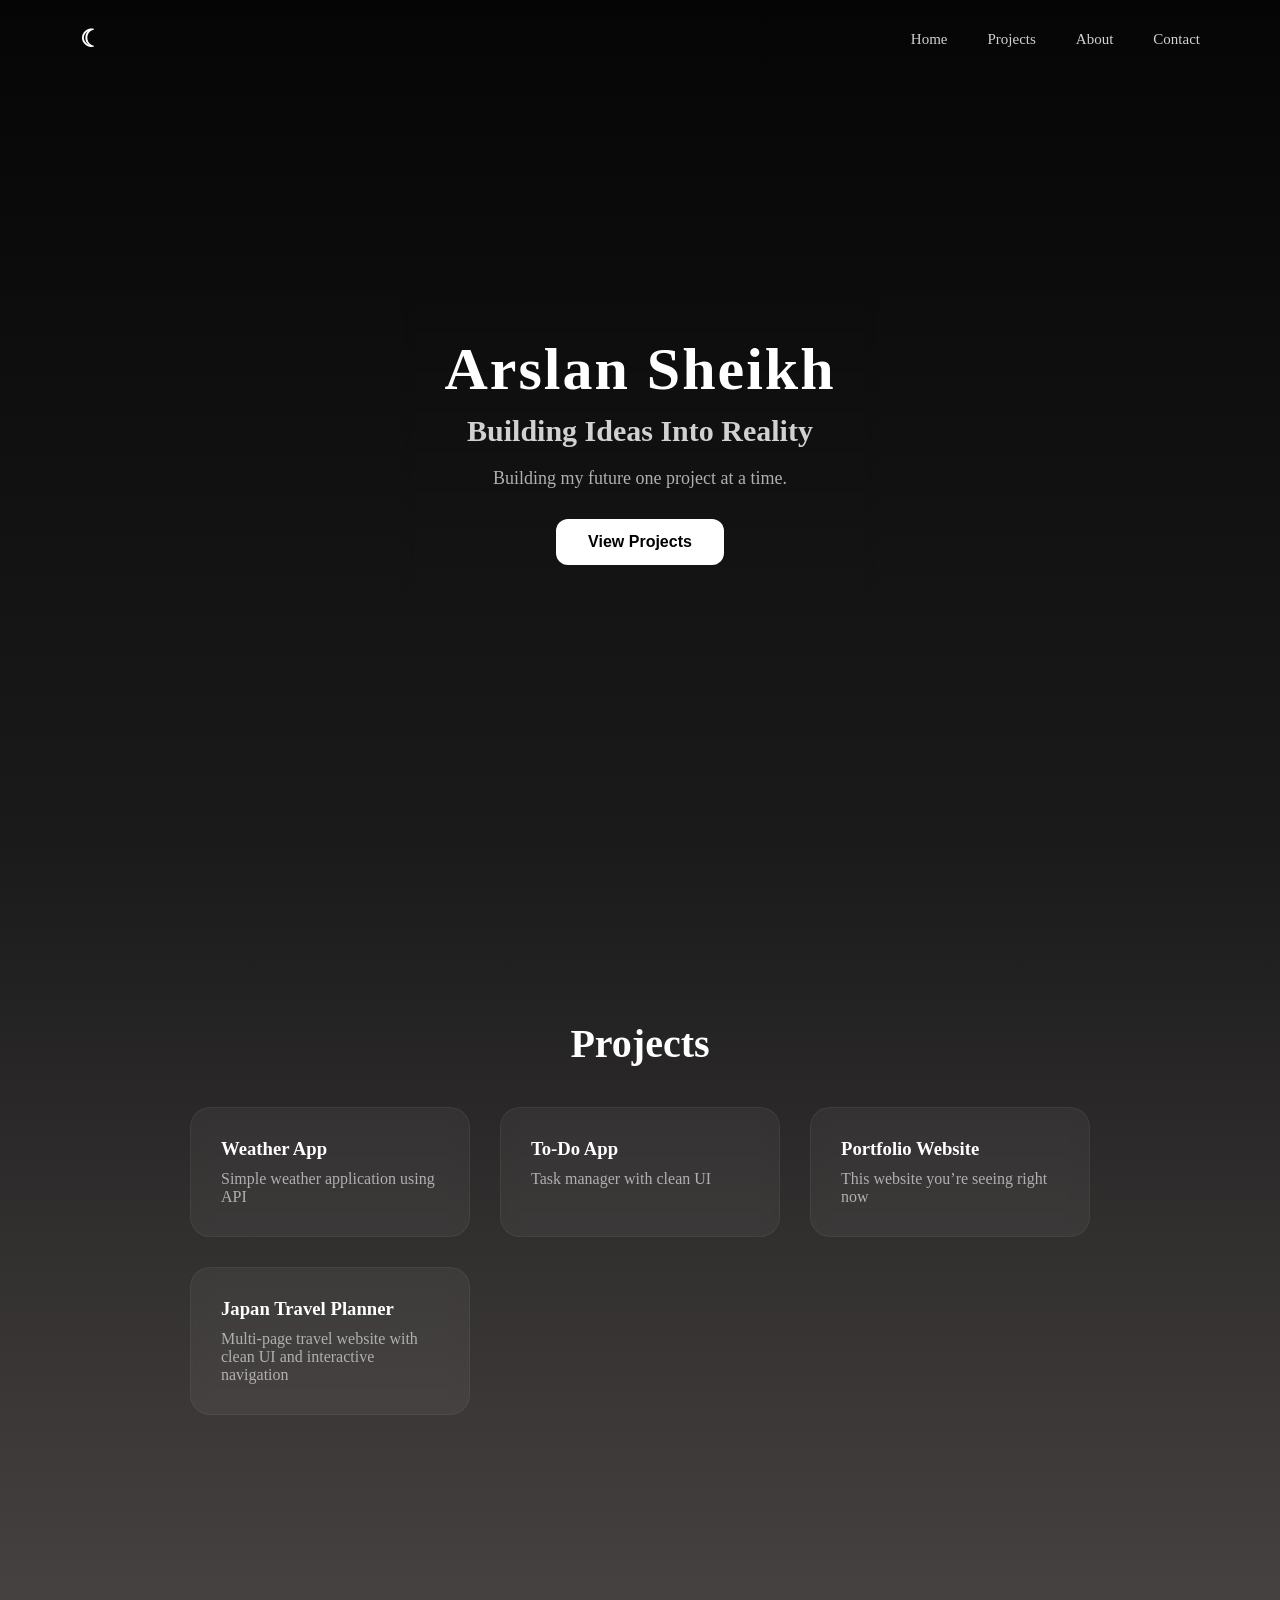
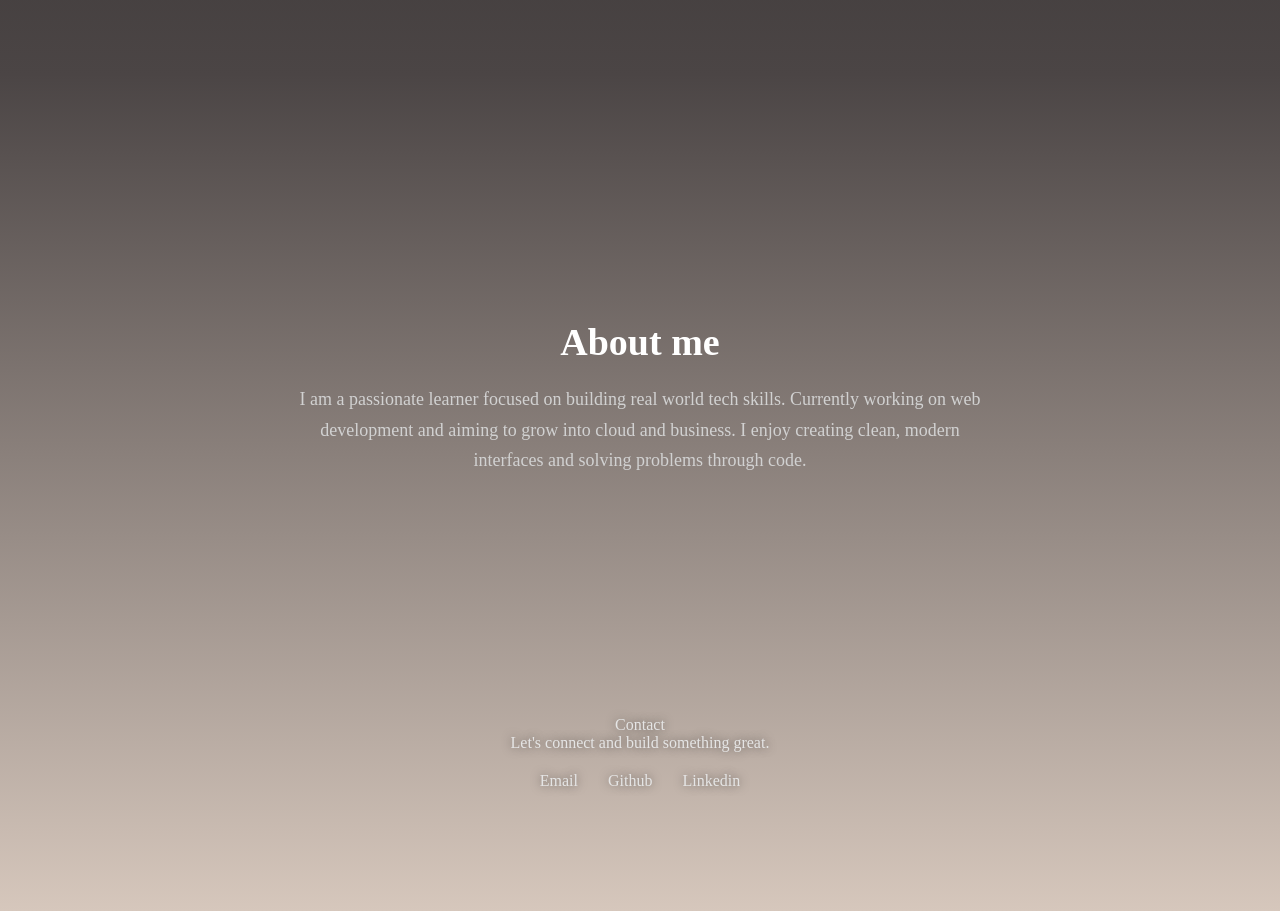
==== index.html @ 5394a9ea "Add files via upload" ====
<!DOCTYPE html>
<html lang="en">
<head>
    <meta charset="UTF-8">
    <meta name="viewport" content="width=device-width, initial-scale=1.0">
    <title>Arslan Portfolio</title>

    <link rel="stylesheet" 
    href="style.css">
    <link rel="preconnect" href="https://fonts.googleapis.com">
<link rel="preconnect" href="https://fonts.gstatic.com" crossorigin>
<link href="https://fonts.googleapis.com/css2?family=Poppins:wght@300;400;500;600;700&display=swap" rel="stylesheet">
<link rel="stylesheet" href="https://cdnjs.cloudfare.com/ajax/libs/font-awesome/6.5.1/css/all.min.css"
/>
</head>

<body>
    <nav>

    <h3 class="logo">☾</h3>

    <ul>
        <li><a href="#">Home</a></li>
        <li><a href="#projects">Projects</a></li>
        <li><a href="#about">About</a></li>
        <li><a href="#contact">Contact</a></li>
    </ul>

</nav>


    <section class="hero">
    


        <div class="content">
            <h1>Arslan Sheikh</h1>

            <h2>Building Ideas Into Reality</h2>

            <p>
                Building my future one project at a time.
            </p>

            <button onclick="document.getElementById('projects').scrollIntoView()">View Projects</button>
        </div>

    </section>

    <section id="projects" class="projects">

    <h2>Projects</h2>

    <div class="project-container">

        <div class="project-card">
            <h3>Weather App</h3>
            <p>Simple weather application using API</p>
        </div>

        <div class="project-card">
            <h3>To-Do App</h3>
            <p>Task manager with clean UI</p>
        </div>

        <div class="project-card">
            <h3>Portfolio Website</h3>
            <p>This website you’re seeing right now</p>
        </div>

        <a href="../japan-planner/japan.html"
        target="_blank" class="project-card">
    <h3>Japan Travel Planner</h3>
     <p>Multi-page travel website with clean UI and interactive navigation</p>
    </a>

    </div>

</section>

<section id="about" class="about">
    <h2>About me</h2>
    <p>
        I am a passionate learner focused on building real world tech skills.
        Currently working on web development and aiming to grow into cloud and business.
           I enjoy creating clean, modern interfaces and solving problems through code. 
           </p>
    </section>

<section id="contact" class="contact"
<h2>Contact</h2>

<p> Let's connect and build something great.</p>

    <div class="contact-links">
        <a href="https://mail.google.com/mail/?view=cm&fs=1&to=arslansheikhog@gmail.com" target="_blank">Email</a>
        <a href="#">Github</a>
        <a href="#">Linkedin</a>
    </div>
</section>
</body>
</html>
---- style.css ----
*{
    margin: 0;
    padding: 0;
    box-sizing: border-box;
}

body{
    background:
    linear-gradient(
        to bottom,
        #050505,
        #1a1a1a,
        #4b4545,
        #d6c7bc
    );
    color: white;
    font-family:"Times New Roman", Times, serif;
    overflow-x: hidden;
    scroll-behavior: smooth;
}
nav{
    width: 100%;

    padding: 25px 80px;

    display: flex;

    justify-content: space-between;

    align-items: center;

    position: absolute;

    top: 0;
}

.logo{
    color: white;

    font-size: 24px;

    letter-spacing: 3px;
}

nav ul{
    display: flex;

    gap: 40px;

    list-style: none;
}

nav a{
    color: #d1d1d1;

    text-decoration: none;

    font-size: 15px;

    transition: 0.3s;

    position: relative;
}

nav a:hover{
    color: white;
}

nav a::after{
    content: "";

    position: absolute;

    left: 0;

    bottom: -5px;

    width: 0%;

    height: 1px;

    background: white;

    transition: 0.3s;
}

nav a:hover::after{
    width: 100%;
}


.hero{
    height: 100vh;
    display: flex;
    justify-content: center;
    align-items: center;
    text-align: center;
    padding: 20px;
}

.content{
    padding: 40px;
    backdrop-filter: blur(5px);
    animation: fadeUp 1.2s ease;
}

.content h1{
    font-size: 60px;
    margin-bottom: 10px;
    font-weight: 700;
    letter-spacing: 2px;
}

.content h2{
    font-size: 30px;
    color: #d1d1d1;
    margin-bottom: 20px;
}

.content p{
    font-size: 18px;
    color: #b0b0b0;
    margin-bottom: 30px;
}

button{
    padding: 14px 32px;
    border: none;
    background: white;
    color: black;
    font-size: 16px;
    border-radius: 12px;
    cursor: pointer;
    transition: 0.3s;
    font-weight: 600;
}

button:hover{
    transform: translateY(-3px);
    background: #f1f1f1;
    box-shadow: 0 10px 25px
    rgba(255,255, 255, 0.15);
}

@keyframes fadeUp{
    from{
        opacity: 0;
        transform: translateY(30px);
    }
    to{
        opacity: 1;
        transform: translateY(0);
    }
}

.projects{
    padding: 120px 80px;
    min-height: 100vh;

}

.projects h2{
    font-size: 40px;
    margin-bottom: 40px;
    color: white;
    text-align: center;
}

.project-container{
    display: grid;
    grid-template-columns: repeat(auto-fit, minmax(250px, 1fr));
    gap: 30px;

    max-width: 900px;
    margin: auto;
}

.project-card{
    padding: 30px;
    border-radius: 20px;
    background: rgba(255,255, 255, 0.05);
    backdrop-filter: blur(8px);
    border: 1px solid rgba(255,255, 255, 0.05);
    transition: 0.3s;
}

.project-card:hover{
    transform: translateY(-8px);
    box-shadow: 0 10px 30px rgba(0,0,0,0.4),
    0 0 20px rgba(255,255, 255, 0.05);
}

.project-card h3{
    margin-bottom: 10px;
}

.project-card p{
    color: #b0b0b0;
}

.about{
    padding: 120px 80px;
    text-align: center;
}

.about h2{
    font-size: 38px;
    margin-bottom: 20px;
    font-weight: 580;
}

.about p{
    max-width: 700px;
    margin: auto;
    color: #d1d1d1;  /*brighter*/
    line-height: 1.7;
    font-size: 18px;
    text-shadow: 0 0 10px rgba(255,255, 255, 0.05);
}

.contact{
    padding: 120px 80px;
    text-align: center;

     color: #e5e5e5;
     text-shadow: 0 0 10px rgba(0,0,0,0.5);
     transition: 0.3s;

}

.contact-links{
    margin-top: 20px;
    display: flex;
    justify-content: center;
    gap: 30px;
}

.contact-links a{
    text-decoration: none;
    border-bottom: 1px solid transparent;
    transition: 0.3s;

    color: inherit;
}

.contact-links a:hover{
    border-bottom: 1px solid white;
    color: black;
    transform: translateY(-2px);
}

.contact:hover{
    color: #ffffff;
    text-shadow: 0 0 14px rgba(0,0,0,0.7);
}

.project-card{
    color: white;
    text-decoration: none;
}

.project-card:visited{
    color: white;
}
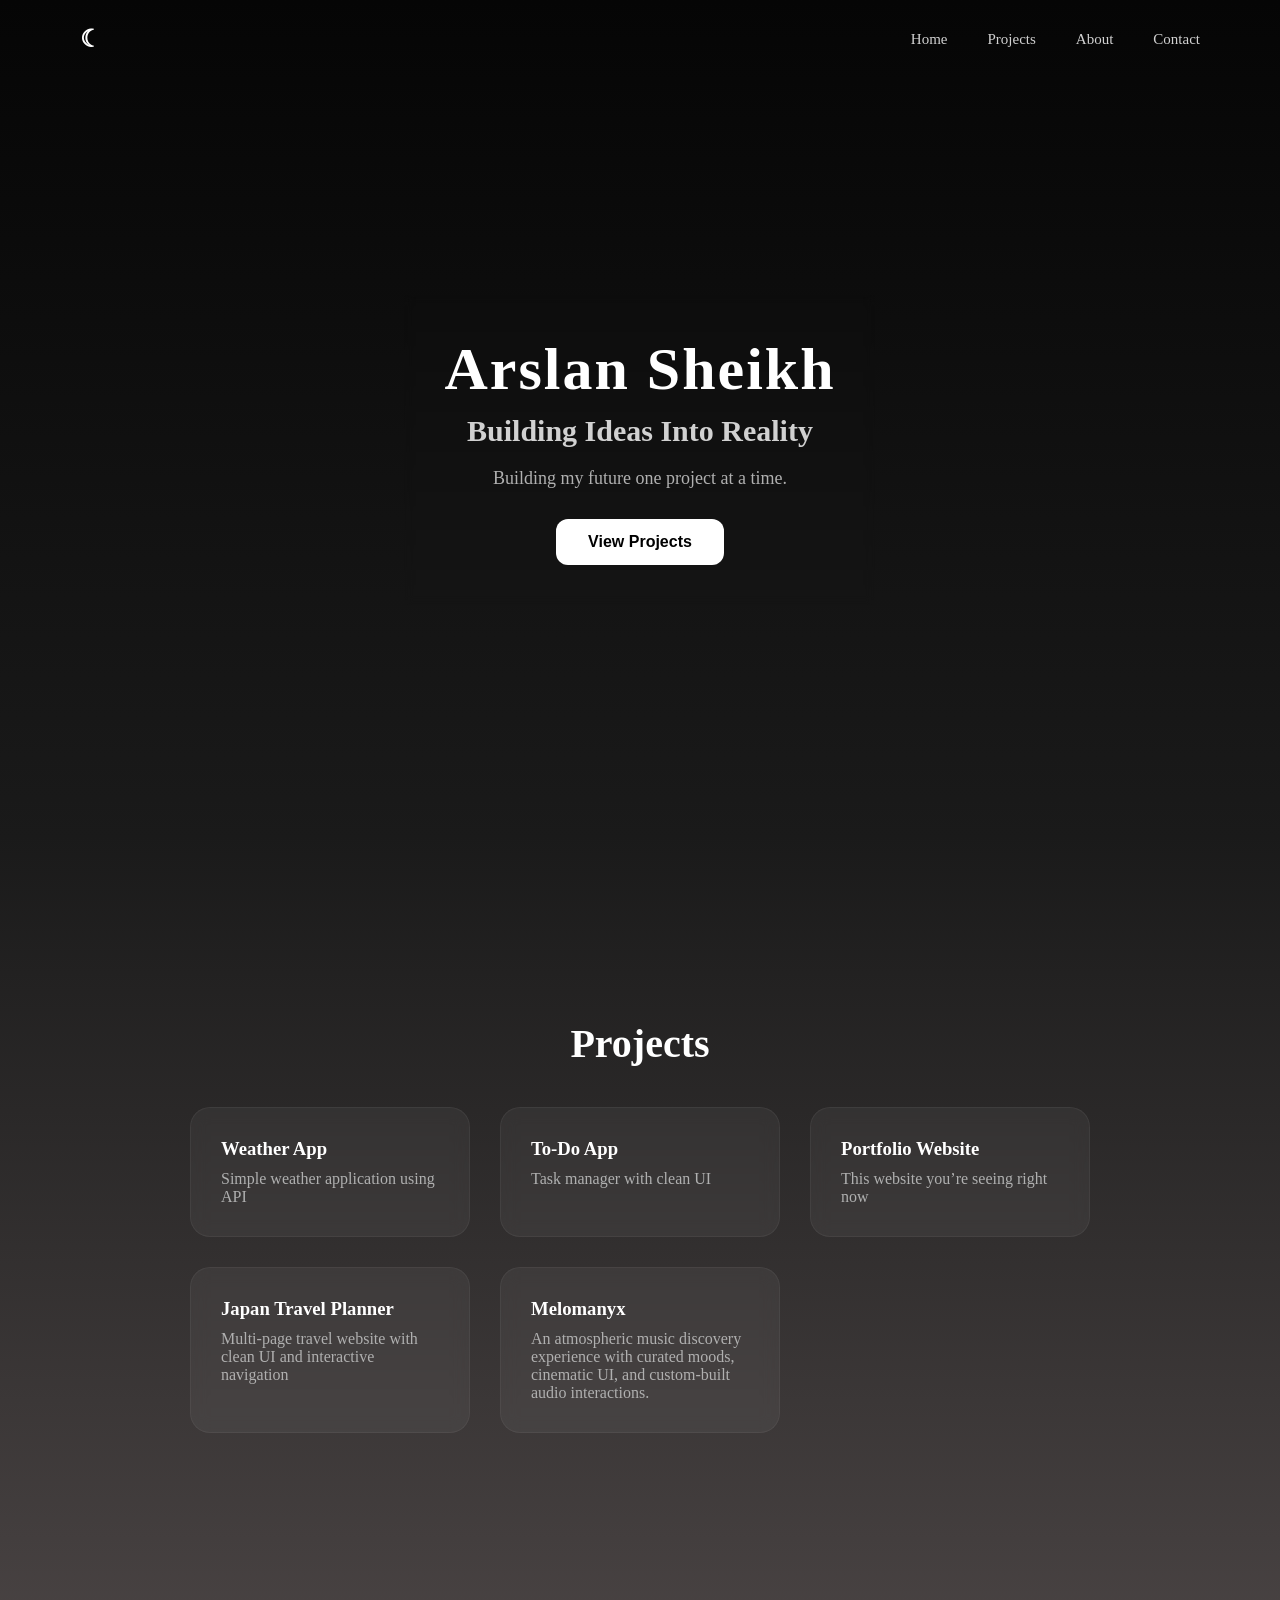
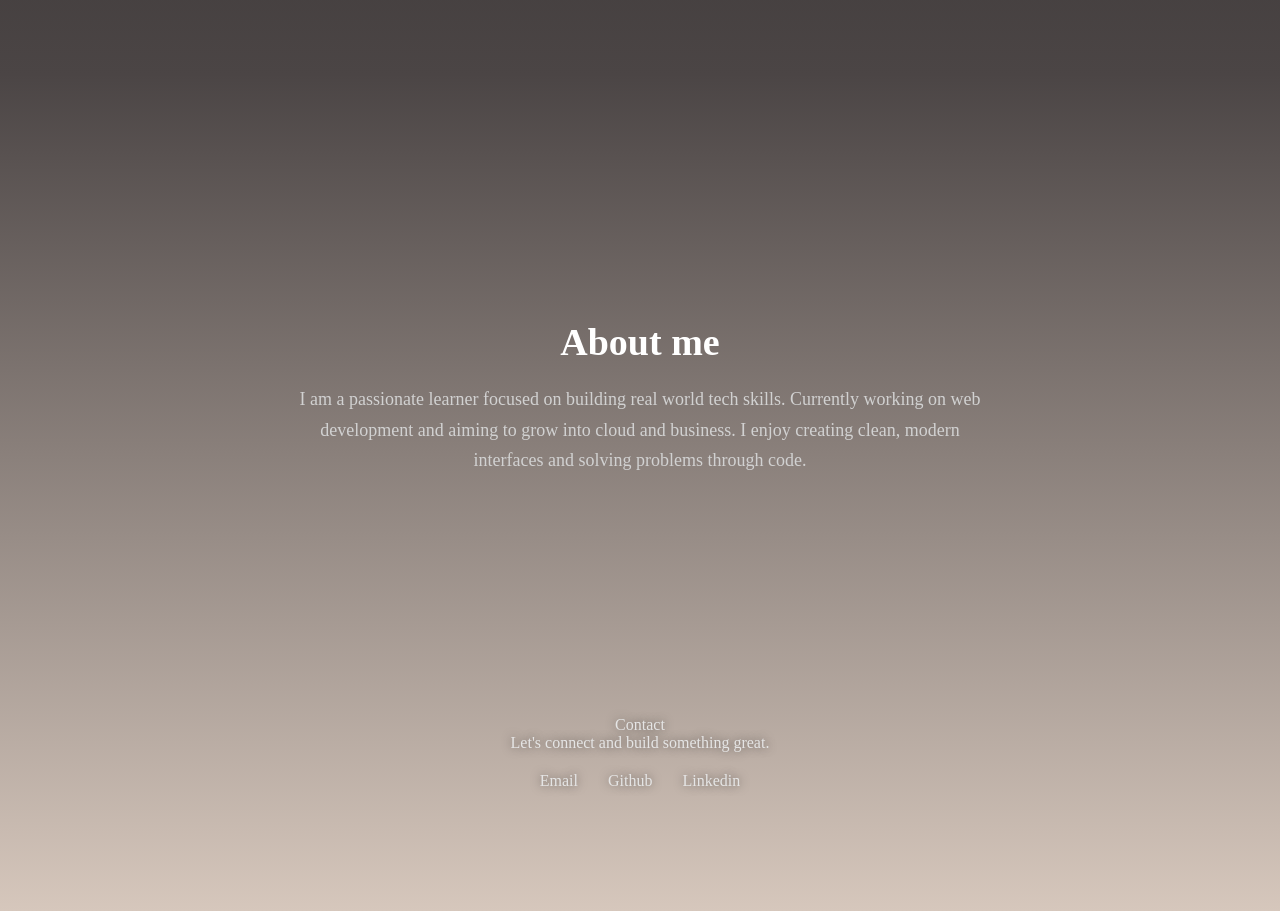
==== commit 8977097f: "Update index.html" ====
--- a/index.html
+++ b/index.html
@@ -68,13 +68,21 @@
             <p>This website you’re seeing right now</p>
         </div>
 
-        <a href="../japan-planner/japan.html"
+        <a href="./japan-planner/japan.html"
         target="_blank" class="project-card">
     <h3>Japan Travel Planner</h3>
      <p>Multi-page travel website with clean UI and interactive navigation</p>
     </a>
 
+        <a href="https://melomanyx.vercel.app"
+            target="_blank" class="project-card">
+            <h3>Melomanyx</h3>
+            <p> An atmospheric music discovery experience with curated moods, cinematic UI, and custom-built audio interactions.</p>
+        </a>
+
     </div>
+
+    
 
 </section>
 
@@ -99,4 +107,4 @@
     </div>
 </section>
 </body>
-</html>+</html>
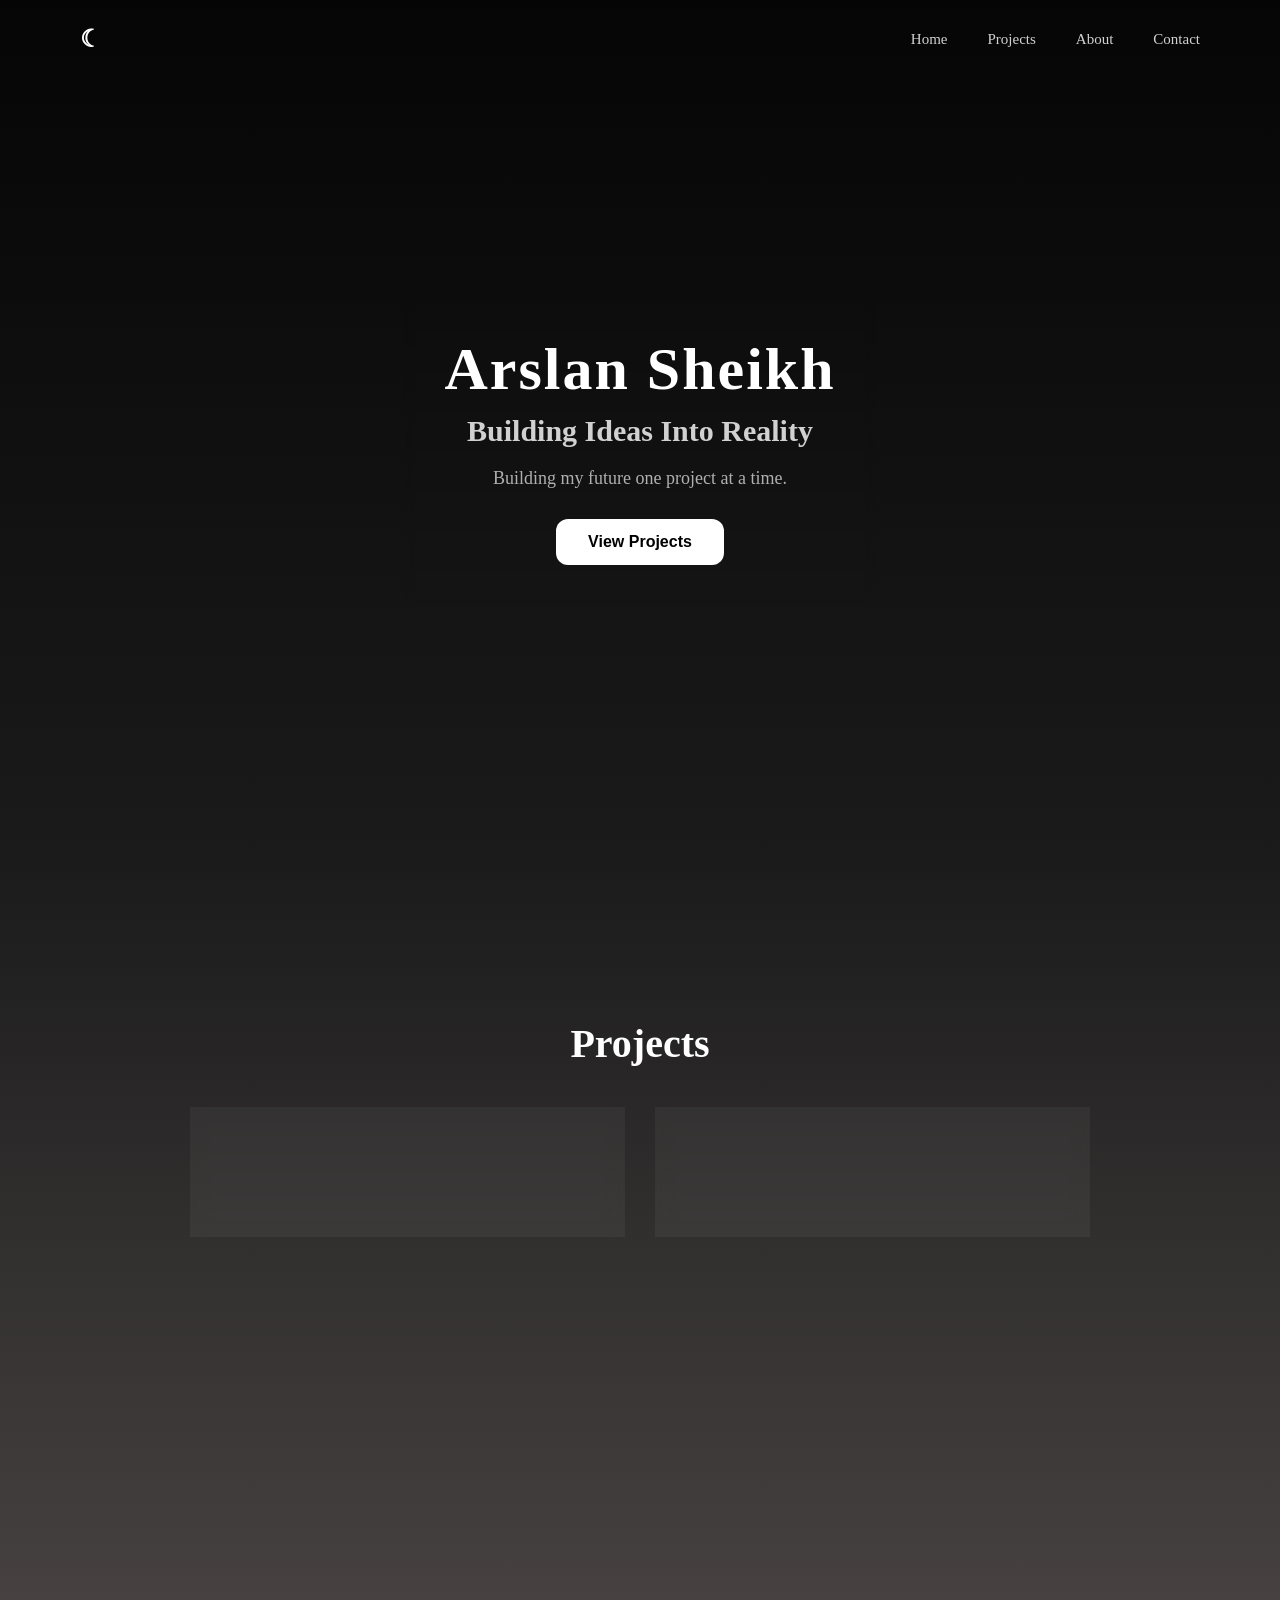
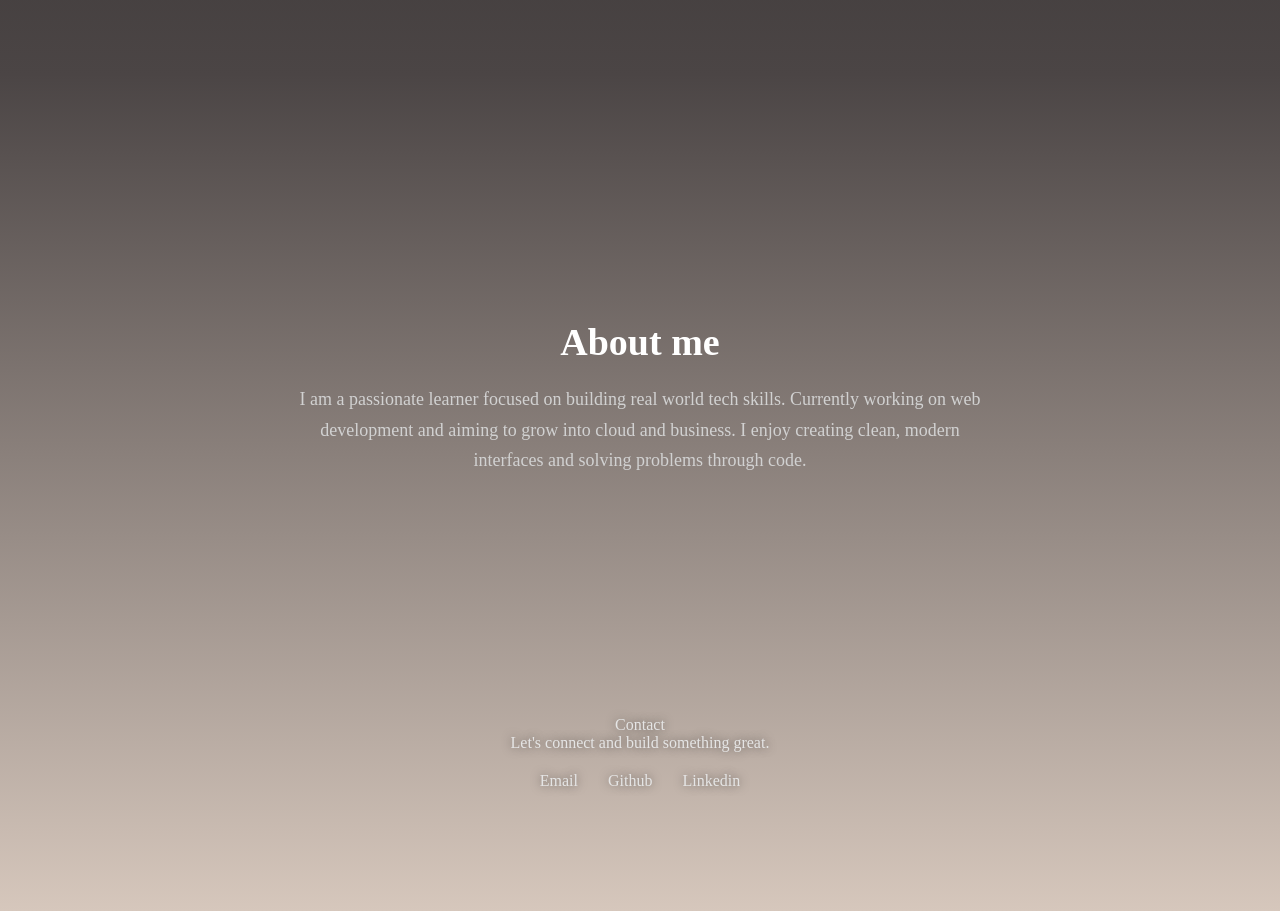
==== commit 54ac79ef: "Update index.html" ====
--- a/index.html
+++ b/index.html
@@ -53,20 +53,6 @@
 
     <div class="project-container">
 
-        <div class="project-card">
-            <h3>Weather App</h3>
-            <p>Simple weather application using API</p>
-        </div>
-
-        <div class="project-card">
-            <h3>To-Do App</h3>
-            <p>Task manager with clean UI</p>
-        </div>
-
-        <div class="project-card">
-            <h3>Portfolio Website</h3>
-            <p>This website you’re seeing right now</p>
-        </div>
 
         <a href="./japan-planner/japan.html"
         target="_blank" class="project-card">
@@ -74,12 +60,18 @@
      <p>Multi-page travel website with clean UI and interactive navigation</p>
     </a>
 
-        <a href="https://melomanyx.vercel.app"
-            target="_blank" class="project-card">
-            <h3>Melomanyx</h3>
-            <p> An atmospheric music discovery experience with curated moods, cinematic UI, and custom-built audio interactions.</p>
-        </a>
+       <a href="https://melomanyx.vercel.app"
+target="_blank"
+class="project-card">
 
+    <h3>Melomanyx</h3>
+
+    <p>
+        An atmospheric music discovery experience with curated moods,
+        cinematic UI, and custom-built audio interactions.
+    </p>
+
+</a>
     </div>
 
     
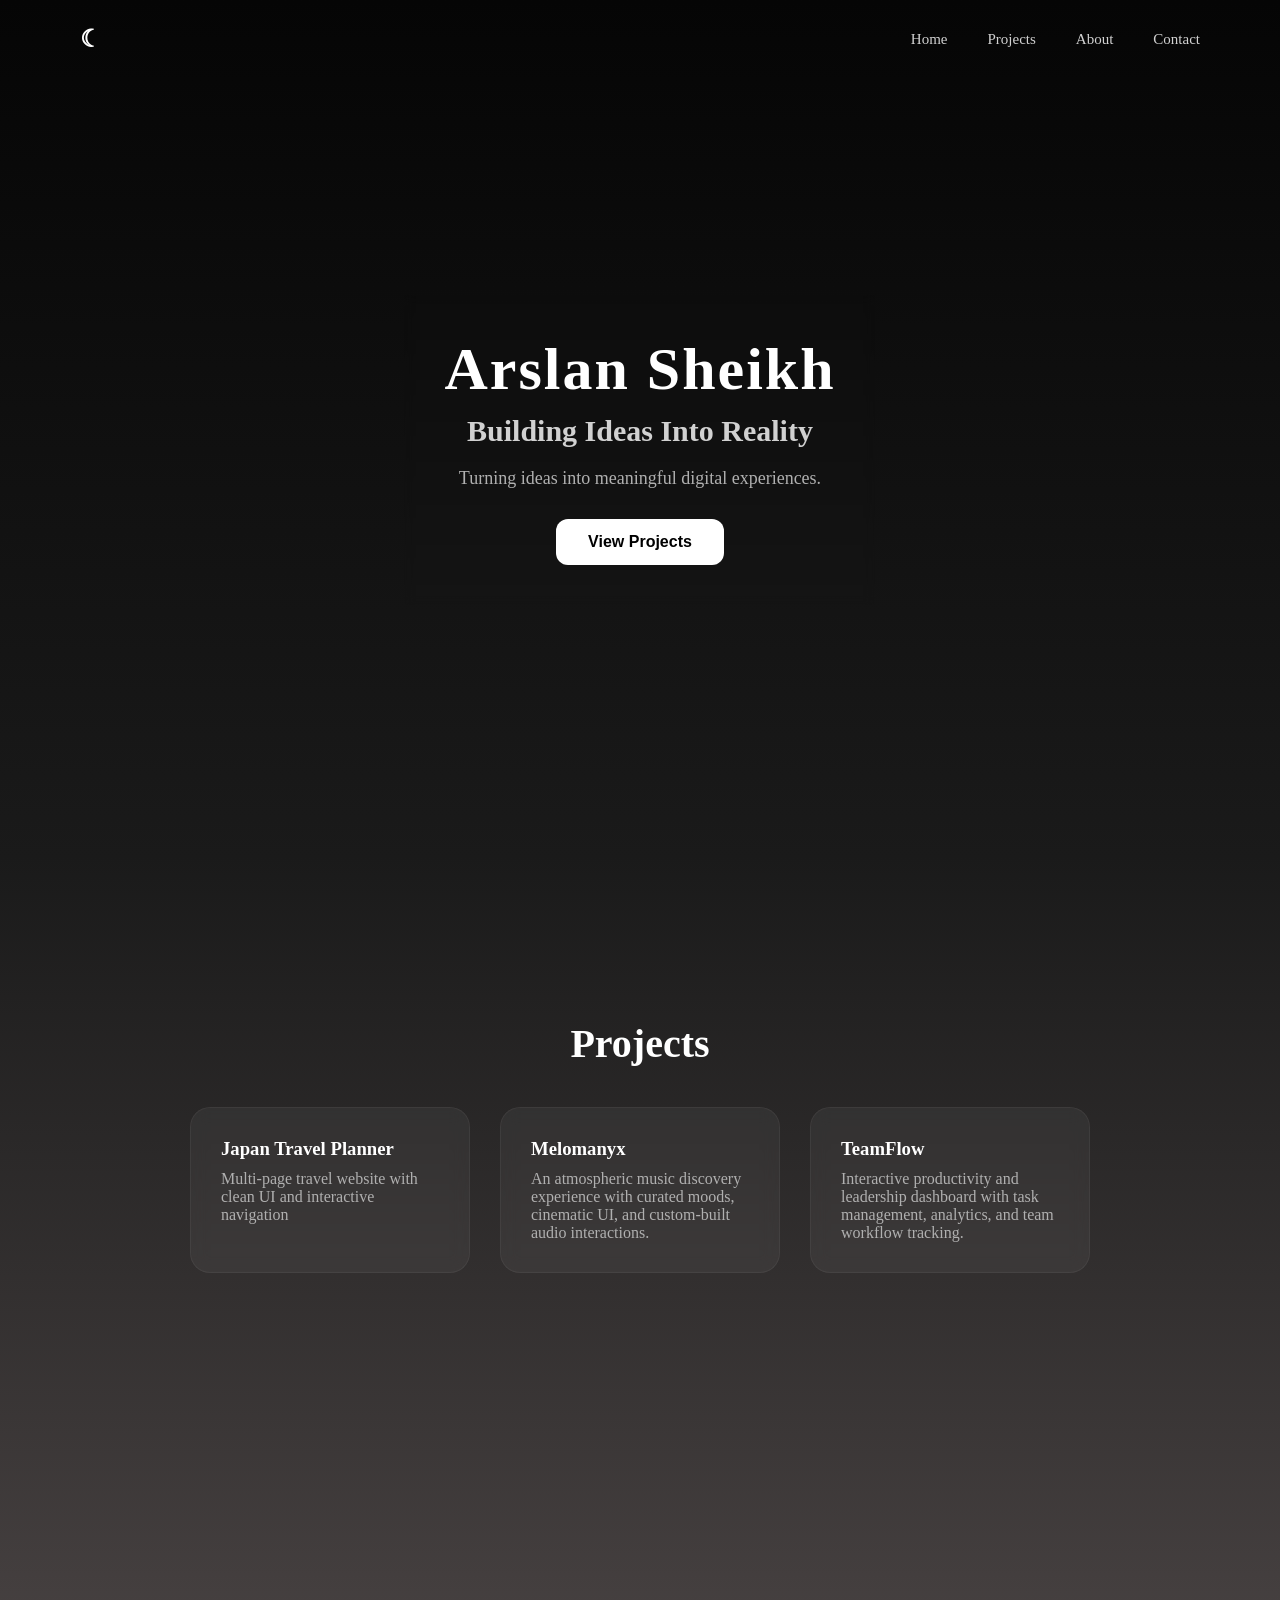
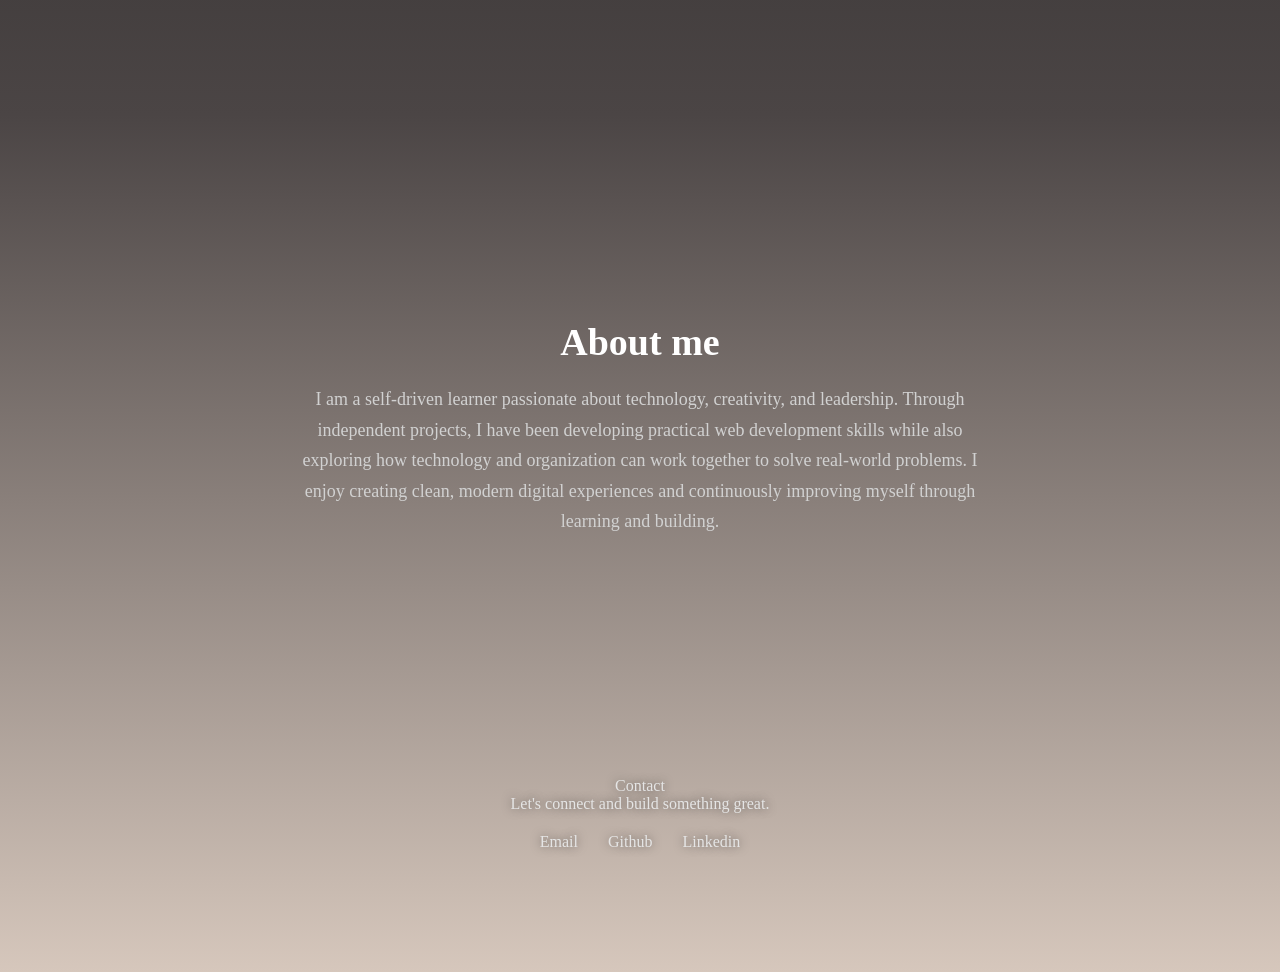
==== commit c592336b: "Update index.html" ====
--- a/index.html
+++ b/index.html
@@ -39,7 +39,7 @@
             <h2>Building Ideas Into Reality</h2>
 
             <p>
-                Building my future one project at a time.
+                Turning ideas into meaningful digital experiences.
             </p>
 
             <button onclick="document.getElementById('projects').scrollIntoView()">View Projects</button>
@@ -54,7 +54,7 @@
     <div class="project-container">
 
 
-        <a href="./japan-planner/japan.html"
+        <a href="https://japan-planner-peach.vercel.app/"
         target="_blank" class="project-card">
     <h3>Japan Travel Planner</h3>
      <p>Multi-page travel website with clean UI and interactive navigation</p>
@@ -72,6 +72,18 @@
     </p>
 
 </a>
+
+        <a href="https://teamflow-mocha-ten.vercel.app"
+            target="_blank"
+            class="project-card">
+            <h3>TeamFlow</h3>
+                <p>
+                    Interactive productivity and leadership dashboard with
+                    task management, analytics, and team workflow tracking.
+                </p>
+
+        </a>
+            
     </div>
 
     
@@ -81,9 +93,10 @@
 <section id="about" class="about">
     <h2>About me</h2>
     <p>
-        I am a passionate learner focused on building real world tech skills.
-        Currently working on web development and aiming to grow into cloud and business.
-           I enjoy creating clean, modern interfaces and solving problems through code. 
+        I am a self-driven learner passionate about technology, creativity, and leadership. Through independent projects,
+        I have been developing practical web development skills while also exploring how technology and organization can
+        work together to solve real-world problems. I enjoy creating clean, modern digital experiences and continuously
+        improving myself through learning and building.
            </p>
     </section>
 
